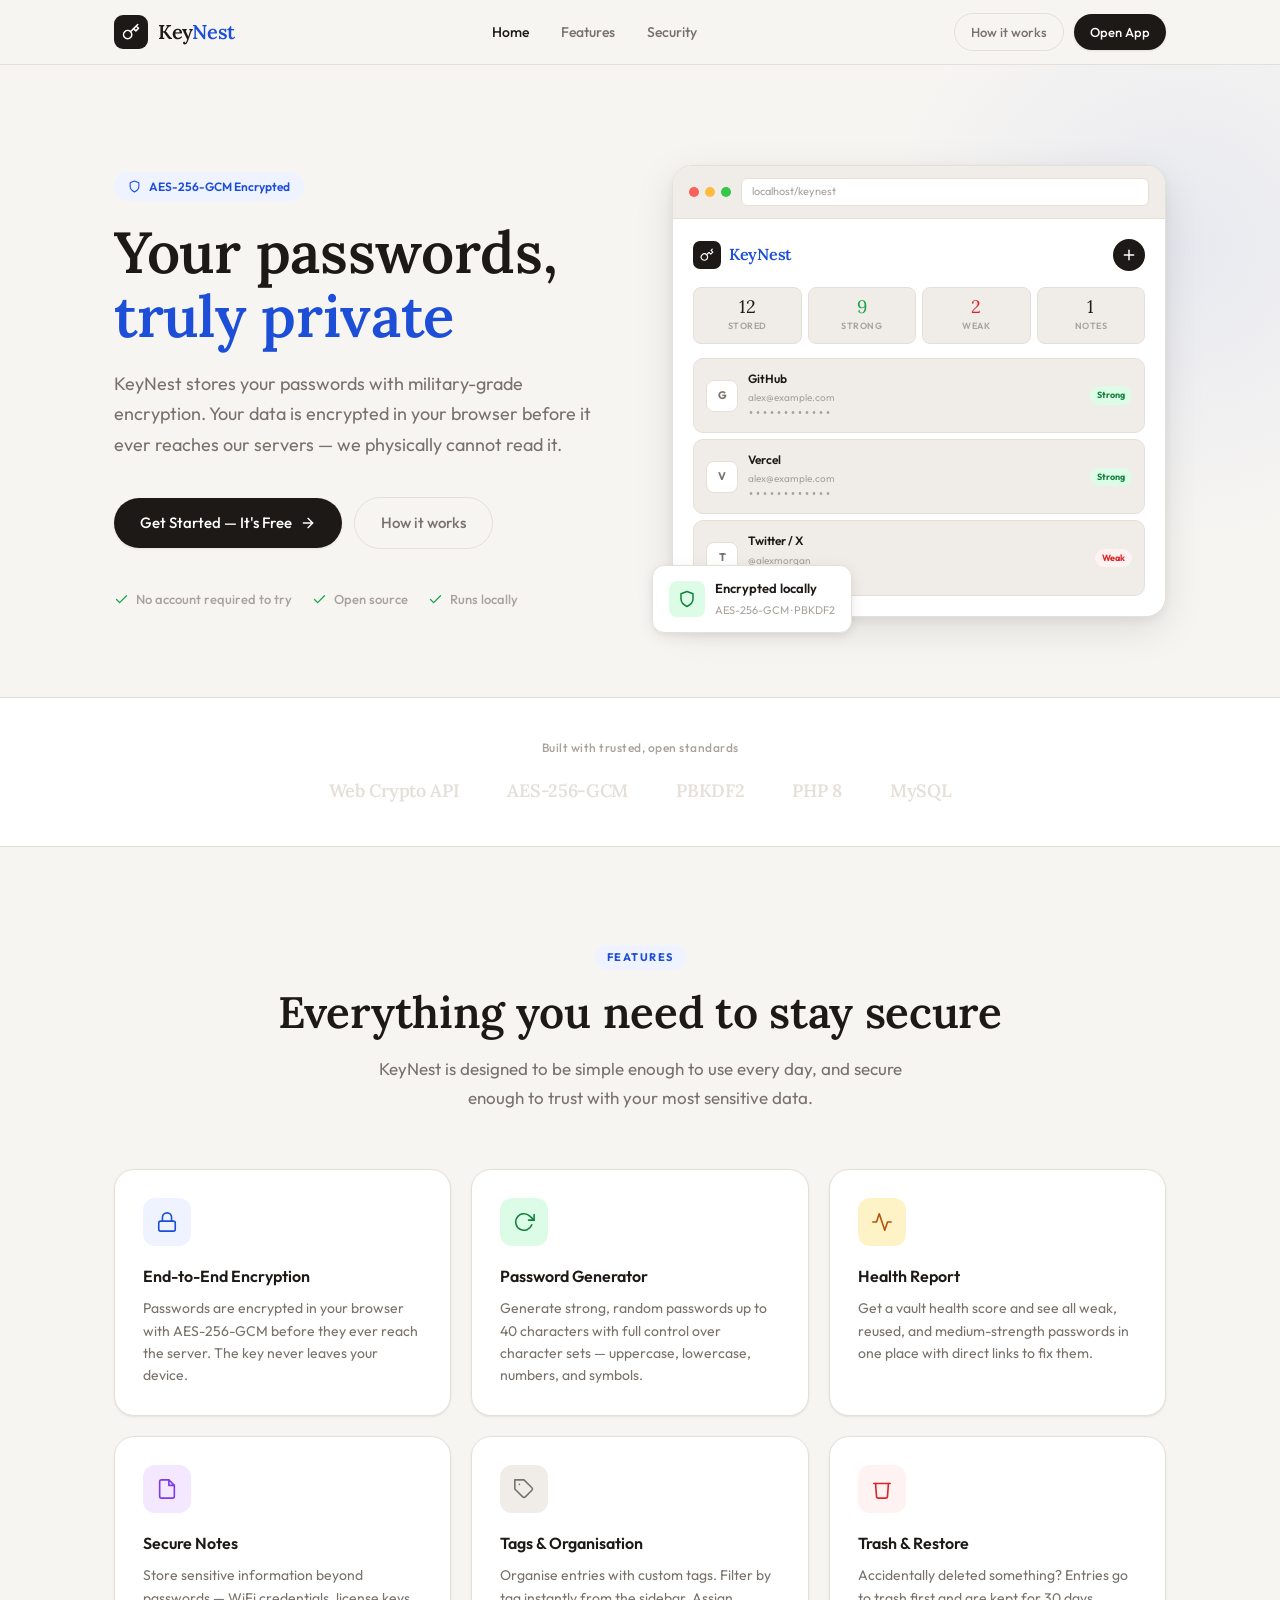
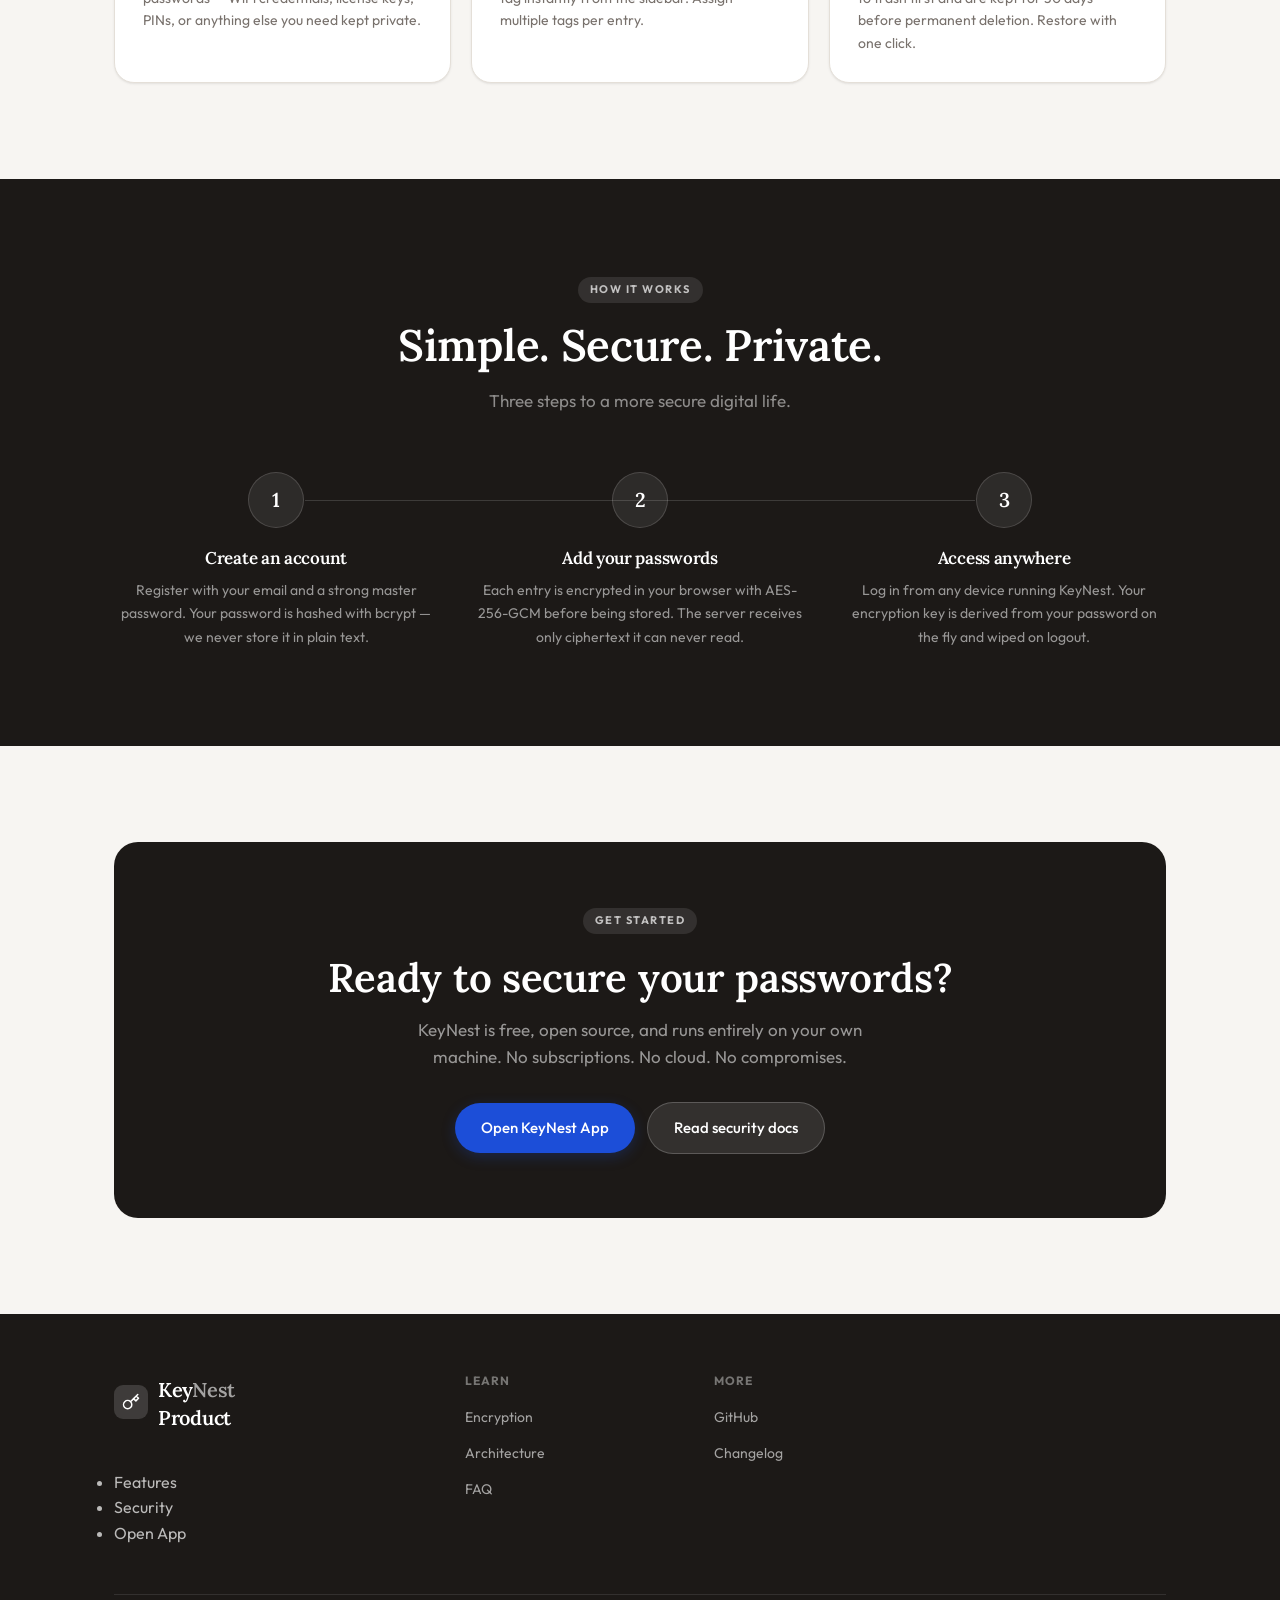
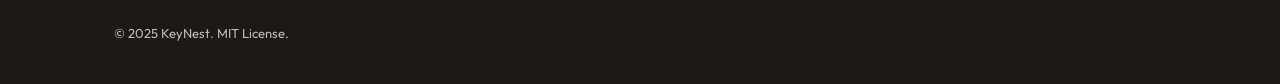
==== keynest-site/index.html @ 4bc0d7e8 "initial commit" ====
<!DOCTYPE html>
<html lang="en">
<head>
<meta charset="UTF-8">
<meta name="viewport" content="width=device-width, initial-scale=1.0">
<title>KeyNest — Secure Password Manager</title>
<meta name="description" content="KeyNest keeps your passwords safe with client-side AES-256-GCM encryption. Your data never leaves your device unencrypted.">
<link rel="preconnect" href="https://fonts.googleapis.com">
<link href="https://fonts.googleapis.com/css2?family=Lora:wght@400;600&family=Outfit:wght@300;400;500;600&display=swap" rel="stylesheet">
<link rel="stylesheet" href="style.css">
<style>

/* ── HERO ── */
.hero {
  padding: 100px 0 80px;
  position: relative;
  overflow: hidden;
}

.hero::before {
  content: '';
  position: absolute;
  top: -120px; right: -200px;
  width: 600px; height: 600px;
  background: radial-gradient(circle, rgba(28,78,216,0.07) 0%, transparent 70%);
  pointer-events: none;
}

.hero-inner {
  display: grid;
  grid-template-columns: 1fr 1fr;
  gap: 64px;
  align-items: center;
  max-width: 1100px;
  margin: 0 auto;
  padding: 0 24px;
}

.hero-eyebrow {
  display: inline-flex;
  align-items: center;
  gap: 8px;
  font-size: 12px;
  font-weight: 600;
  color: var(--accent);
  background: var(--accent-bg);
  padding: 5px 14px;
  border-radius: 100px;
  margin-bottom: 20px;
}
.hero-eyebrow svg { width: 13px; height: 13px; stroke-width: 2; }

.hero-title {
  font-size: clamp(36px, 5vw, 58px);
  line-height: 1.1;
  margin-bottom: 20px;
  color: var(--text);
}

.hero-title em {
  font-style: normal;
  color: var(--accent);
}

.hero-sub {
  font-size: 18px;
  color: var(--text2);
  line-height: 1.7;
  margin-bottom: 36px;
  max-width: 480px;
}

.hero-actions {
  display: flex;
  align-items: center;
  gap: 12px;
  flex-wrap: wrap;
  margin-bottom: 40px;
}

.hero-trust {
  display: flex;
  align-items: center;
  gap: 20px;
  flex-wrap: wrap;
}

.trust-item {
  display: flex;
  align-items: center;
  gap: 7px;
  font-size: 13px;
  color: var(--text3);
  font-weight: 500;
}
.trust-item svg { width: 15px; height: 15px; stroke-width: 2; color: var(--success); flex-shrink: 0; }

/* ── HERO VISUAL ── */
.hero-visual {
  position: relative;
}

.app-mockup {
  background: var(--surface);
  border: 1px solid var(--border);
  border-radius: 20px;
  box-shadow: var(--shadow-lg);
  overflow: hidden;
}

.mockup-bar {
  background: var(--bg2);
  border-bottom: 1px solid var(--border);
  padding: 12px 16px;
  display: flex;
  align-items: center;
  gap: 10px;
}

.mockup-dots { display: flex; gap: 6px; }
.mockup-dot { width: 10px; height: 10px; border-radius: 50%; background: var(--border); }
.mockup-dot:nth-child(1) { background: #fc605b; }
.mockup-dot:nth-child(2) { background: #fdbc40; }
.mockup-dot:nth-child(3) { background: #34c749; }

.mockup-url {
  flex: 1; background: var(--surface); border: 1px solid var(--border);
  border-radius: 6px; padding: 4px 10px; font-size: 11px; color: var(--text3);
  font-family: 'Outfit', monospace;
}

.mockup-body { padding: 20px; }

.mockup-header {
  display: flex; align-items: center; justify-content: space-between;
  margin-bottom: 16px;
}

.mockup-logo {
  display: flex; align-items: center; gap: 8px;
  font-family: 'Lora', serif; font-size: 16px; font-weight: 600;
}
.mockup-logo-mark {
  width: 28px; height: 28px; background: var(--text);
  border-radius: 7px; display: grid; place-items: center;
}
.mockup-logo-mark svg { width: 14px; height: 14px; }
.mockup-logo span { color: var(--accent); }

.mockup-fab {
  width: 32px; height: 32px; background: var(--text);
  border-radius: 50%; display: grid; place-items: center;
}
.mockup-fab svg { width: 16px; height: 16px; stroke-width: 2.2; }

.mockup-stats {
  display: flex; gap: 6px; margin-bottom: 14px;
}
.mockup-stat {
  flex: 1; background: var(--bg2); border: 1px solid var(--border);
  border-radius: 8px; padding: 10px; text-align: center;
}
.mockup-stat-num { font-family: 'Lora', serif; font-size: 18px; font-weight: 400; line-height: 1; }
.mockup-stat-label { font-size: 9px; color: var(--text3); text-transform: uppercase; letter-spacing: 0.5px; margin-top: 3px; font-weight: 600; }

.mockup-entries { display: flex; flex-direction: column; gap: 6px; }
.mockup-entry {
  background: var(--bg2); border: 1px solid var(--border);
  border-radius: 10px; padding: 10px 12px;
  display: flex; align-items: center; gap: 10px;
}
.mockup-icon {
  width: 32px; height: 32px; background: var(--surface);
  border-radius: 8px; border: 1px solid var(--border);
  display: grid; place-items: center;
  font-size: 11px; font-weight: 700; color: var(--text2);
  flex-shrink: 0;
}
.mockup-info { flex: 1; min-width: 0; }
.mockup-site { font-size: 12px; font-weight: 600; margin-bottom: 2px; }
.mockup-user { font-size: 10px; color: var(--text3); }
.mockup-pw { font-family: monospace; font-size: 10px; color: var(--text3); letter-spacing: 1px; }
.mockup-badge {
  font-size: 9px; font-weight: 700; padding: 2px 7px; border-radius: 100px;
}
.mockup-badge.strong { background: #dcfce7; color: #15803d; }
.mockup-badge.weak   { background: #fef2f2; color: #dc2626; }

/* floating badge */
.hero-float {
  position: absolute;
  bottom: -16px; left: -20px;
  background: var(--surface);
  border: 1px solid var(--border);
  border-radius: 12px;
  padding: 12px 16px;
  box-shadow: var(--shadow-md);
  display: flex; align-items: center; gap: 10px;
  animation: float 3s ease-in-out infinite;
}
@keyframes float { 0%,100%{transform:translateY(0)} 50%{transform:translateY(-6px)} }
.hero-float-icon { width: 36px; height: 36px; background: #dcfce7; border-radius: 8px; display: grid; place-items: center; }
.hero-float-icon svg { width: 18px; height: 18px; stroke-width: 2; color: #15803d; }
.hero-float-text { font-size: 13px; }
.hero-float-text strong { display: block; font-weight: 600; color: var(--text); font-size: 13px; }
.hero-float-text span { color: var(--text3); font-size: 11px; }

/* ── LOGOS ── */
.logos-section {
  padding: 40px 0;
  border-top: 1px solid var(--border);
  border-bottom: 1px solid var(--border);
  background: var(--surface);
}
.logos-label { font-size: 12px; color: var(--text3); font-weight: 500; text-align: center; margin-bottom: 20px; letter-spacing: 0.5px; }
.logos-row {
  display: flex; align-items: center; justify-content: center;
  gap: 48px; flex-wrap: wrap;
}
.logo-item { font-family: 'Lora', serif; font-size: 18px; font-weight: 600; color: var(--border); letter-spacing: -0.3px; }

/* ── FEATURES GRID ── */
.features-grid {
  display: grid;
  grid-template-columns: repeat(3, 1fr);
  gap: 20px;
}

.feat-card {
  background: var(--surface);
  border: 1px solid var(--border);
  border-radius: var(--radius-lg);
  padding: 28px;
  box-shadow: var(--shadow-sm);
  transition: box-shadow 0.2s, transform 0.2s;
}
.feat-card:hover { box-shadow: var(--shadow-md); transform: translateY(-2px); }

.feat-icon {
  width: 48px; height: 48px;
  border-radius: 12px;
  display: grid; place-items: center;
  margin-bottom: 18px;
}
.feat-icon svg { width: 22px; height: 22px; stroke-width: 1.75; }
.feat-icon.blue   { background: var(--accent-bg); color: var(--accent); }
.feat-icon.green  { background: #dcfce7; color: #15803d; }
.feat-icon.warm   { background: #fef3c7; color: var(--warn); }
.feat-icon.red    { background: #fef2f2; color: var(--danger); }
.feat-icon.purple { background: #f3e8ff; color: #7c3aed; }
.feat-icon.stone  { background: var(--bg2); color: var(--text2); }

.feat-title { font-size: 16px; font-weight: 600; margin-bottom: 8px; color: var(--text); }
.feat-desc  { font-size: 14px; color: var(--text2); line-height: 1.6; }

/* ── HOW IT WORKS ── */
.how-bg { background: var(--text); }

.steps {
  display: grid;
  grid-template-columns: repeat(3, 1fr);
  gap: 40px;
  position: relative;
}

.steps::before {
  content: '';
  position: absolute;
  top: 28px; left: calc(16.66% + 16px); right: calc(16.66% + 16px);
  height: 1px;
  background: rgba(255,255,255,0.15);
}

.step { text-align: center; }

.step-num {
  width: 56px; height: 56px;
  border-radius: 50%;
  background: rgba(255,255,255,0.08);
  border: 1px solid rgba(255,255,255,0.15);
  display: grid; place-items: center;
  margin: 0 auto 20px;
  font-family: 'Lora', serif;
  font-size: 20px;
  font-weight: 600;
  color: #fff;
  position: relative;
  z-index: 1;
}

.step h3 { font-size: 17px; color: #fff; margin-bottom: 10px; font-family: 'Lora', serif; }
.step p  { font-size: 14px; color: rgba(255,255,255,0.55); line-height: 1.7; }

/* ── CTA ── */
.cta-box {
  background: var(--text);
  border-radius: 24px;
  padding: 64px;
  text-align: center;
}
.cta-box h2 { color: #fff; font-size: clamp(26px, 4vw, 40px); margin-bottom: 14px; }
.cta-box p  { color: rgba(255,255,255,0.55); font-size: 17px; margin-bottom: 32px; max-width: 480px; margin-left:auto; margin-right:auto; }

/* ── RESPONSIVE ── */
@media (max-width: 900px) {
  .hero-inner { grid-template-columns: 1fr; gap: 48px; }
  .hero-visual { order: -1; }
  .hero-float { display: none; }
  .features-grid { grid-template-columns: repeat(2, 1fr); }
  .steps { grid-template-columns: 1fr; gap: 32px; }
  .steps::before { display: none; }
  .cta-box { padding: 40px 24px; }
}

@media (max-width: 600px) {
  .features-grid { grid-template-columns: 1fr; }
  .hero { padding: 60px 0 48px; }
}
</style>
</head>
<body>

<!-- NAV -->
<nav>
  <div class="nav-inner">
    <a href="index.html" class="nav-logo">
      <div class="nav-logo-mark">
        <svg viewBox="0 0 24 24" fill="none" stroke="white" stroke-width="2" stroke-linecap="round" stroke-linejoin="round">
          <path d="M21 2l-2 2m-7.61 7.61a5.5 5.5 0 1 1-7.778 7.778 5.5 5.5 0 0 1 7.777-7.777zm0 0L15.5 7.5m0 0l3 3L22 7l-3-3m-3.5 3.5L19 4"/>
        </svg>
      </div>
      <span class="nav-logo-text">Key<em>Nest</em></span>
    </a>
    <ul class="nav-links">
      <li><a href="index.html" class="active">Home</a></li>
      <li><a href="features.html">Features</a></li>
      <li><a href="security.html">Security</a></li>
    </ul>
    <div class="nav-cta">
      <a href="security.html" class="btn btn-outline btn-sm">How it works</a>
      <a href="../keynest/index.html" class="btn btn-dark btn-sm">Open App</a>
    </div>
  </div>
</nav>

<!-- HERO -->
<section class="hero">
  <div class="hero-inner">
    <div>
      <div class="hero-eyebrow animate-up">
        <svg viewBox="0 0 24 24" fill="none" stroke="currentColor" stroke-linecap="round" stroke-linejoin="round"><path d="M12 22s8-4 8-10V5l-8-3-8 3v7c0 6 8 10 8 10z"/></svg>
        AES-256-GCM Encrypted
      </div>
      <h1 class="hero-title animate-up delay-1">
        Your passwords,<br><em>truly private</em>
      </h1>
      <p class="hero-sub animate-up delay-2">
        KeyNest stores your passwords with military-grade encryption. Your data is encrypted in your browser before it ever reaches our servers — we physically cannot read it.
      </p>
      <div class="hero-actions animate-up delay-3">
        <a href="../keynest/index.html" class="btn btn-dark btn-lg">
          Get Started — It's Free
          <svg viewBox="0 0 24 24" fill="none" stroke="currentColor" stroke-linecap="round" stroke-linejoin="round"><line x1="5" y1="12" x2="19" y2="12"/><polyline points="12 5 19 12 12 19"/></svg>
        </a>
        <a href="security.html" class="btn btn-outline btn-lg">How it works</a>
      </div>
      <div class="hero-trust animate-up delay-4">
        <div class="trust-item">
          <svg viewBox="0 0 24 24" fill="none" stroke="currentColor" stroke-linecap="round" stroke-linejoin="round"><polyline points="20 6 9 17 4 12"/></svg>
          No account required to try
        </div>
        <div class="trust-item">
          <svg viewBox="0 0 24 24" fill="none" stroke="currentColor" stroke-linecap="round" stroke-linejoin="round"><polyline points="20 6 9 17 4 12"/></svg>
          Open source
        </div>
        <div class="trust-item">
          <svg viewBox="0 0 24 24" fill="none" stroke="currentColor" stroke-linecap="round" stroke-linejoin="round"><polyline points="20 6 9 17 4 12"/></svg>
          Runs locally
        </div>
      </div>
    </div>

    <!-- APP MOCKUP -->
    <div class="hero-visual animate-up delay-2">
      <div class="app-mockup">
        <div class="mockup-bar">
          <div class="mockup-dots">
            <div class="mockup-dot"></div>
            <div class="mockup-dot"></div>
            <div class="mockup-dot"></div>
          </div>
          <div class="mockup-url">localhost/keynest</div>
        </div>
        <div class="mockup-body">
          <div class="mockup-header">
            <div class="mockup-logo">
              <div class="mockup-logo-mark">
                <svg viewBox="0 0 24 24" fill="none" stroke="white" stroke-width="2" stroke-linecap="round" stroke-linejoin="round"><path d="M21 2l-2 2m-7.61 7.61a5.5 5.5 0 1 1-7.778 7.778 5.5 5.5 0 0 1 7.777-7.777zm0 0L15.5 7.5m0 0l3 3L22 7l-3-3"/></svg>
              </div>
              <span class="nav-logo-text">Key<em style="color:var(--accent)">Nest</em></span>
            </div>
            <div class="mockup-fab">
              <svg viewBox="0 0 24 24" fill="none" stroke="white" stroke-width="2.2" stroke-linecap="round" stroke-linejoin="round"><line x1="12" y1="5" x2="12" y2="19"/><line x1="5" y1="12" x2="19" y2="12"/></svg>
            </div>
          </div>
          <div class="mockup-stats">
            <div class="mockup-stat"><div class="mockup-stat-num">12</div><div class="mockup-stat-label">Stored</div></div>
            <div class="mockup-stat"><div class="mockup-stat-num" style="color:var(--success)">9</div><div class="mockup-stat-label">Strong</div></div>
            <div class="mockup-stat"><div class="mockup-stat-num" style="color:var(--danger)">2</div><div class="mockup-stat-label">Weak</div></div>
            <div class="mockup-stat"><div class="mockup-stat-num">1</div><div class="mockup-stat-label">Notes</div></div>
          </div>
          <div class="mockup-entries">
            <div class="mockup-entry">
              <div class="mockup-icon">G</div>
              <div class="mockup-info">
                <div class="mockup-site">GitHub</div>
                <div class="mockup-user">alex@example.com</div>
                <div class="mockup-pw">••••••••••••</div>
              </div>
              <span class="mockup-badge strong">Strong</span>
            </div>
            <div class="mockup-entry">
              <div class="mockup-icon">V</div>
              <div class="mockup-info">
                <div class="mockup-site">Vercel</div>
                <div class="mockup-user">alex@example.com</div>
                <div class="mockup-pw">••••••••••••</div>
              </div>
              <span class="mockup-badge strong">Strong</span>
            </div>
            <div class="mockup-entry">
              <div class="mockup-icon">T</div>
              <div class="mockup-info">
                <div class="mockup-site">Twitter / X</div>
                <div class="mockup-user">@alexmorgan</div>
                <div class="mockup-pw">••••••••</div>
              </div>
              <span class="mockup-badge weak">Weak</span>
            </div>
          </div>
        </div>
      </div>
      <div class="hero-float">
        <div class="hero-float-icon">
          <svg viewBox="0 0 24 24" fill="none" stroke="currentColor" stroke-linecap="round" stroke-linejoin="round"><path d="M12 22s8-4 8-10V5l-8-3-8 3v7c0 6 8 10 8 10z"/></svg>
        </div>
        <div class="hero-float-text">
          <strong>Encrypted locally</strong>
          <span>AES-256-GCM · PBKDF2</span>
        </div>
      </div>
    </div>
  </div>
</section>

<!-- LOGOS -->
<div class="logos-section">
  <div class="container">
    <p class="logos-label">Built with trusted, open standards</p>
    <div class="logos-row">
      <span class="logo-item">Web Crypto API</span>
      <span class="logo-item">AES-256-GCM</span>
      <span class="logo-item">PBKDF2</span>
      <span class="logo-item">PHP 8</span>
      <span class="logo-item">MySQL</span>
    </div>
  </div>
</div>

<!-- FEATURES -->
<section class="section">
  <div class="container">
    <div class="text-center" style="margin-bottom:56px">
      <span class="section-label">Features</span>
      <h2 class="section-title">Everything you need to stay secure</h2>
      <p class="section-sub">KeyNest is designed to be simple enough to use every day, and secure enough to trust with your most sensitive data.</p>
    </div>

    <div class="features-grid">
      <div class="feat-card animate-up">
        <div class="feat-icon blue">
          <svg viewBox="0 0 24 24" fill="none" stroke="currentColor" stroke-linecap="round" stroke-linejoin="round"><rect x="3" y="11" width="18" height="11" rx="2"/><path d="M7 11V7a5 5 0 0 1 10 0v4"/></svg>
        </div>
        <div class="feat-title">End-to-End Encryption</div>
        <div class="feat-desc">Passwords are encrypted in your browser with AES-256-GCM before they ever reach the server. The key never leaves your device.</div>
      </div>

      <div class="feat-card animate-up delay-1">
        <div class="feat-icon green">
          <svg viewBox="0 0 24 24" fill="none" stroke="currentColor" stroke-linecap="round" stroke-linejoin="round"><polyline points="23 4 23 10 17 10"/><path d="M20.49 15a9 9 0 1 1-2.12-9.36L23 10"/></svg>
        </div>
        <div class="feat-title">Password Generator</div>
        <div class="feat-desc">Generate strong, random passwords up to 40 characters with full control over character sets — uppercase, lowercase, numbers, and symbols.</div>
      </div>

      <div class="feat-card animate-up delay-2">
        <div class="feat-icon warm">
          <svg viewBox="0 0 24 24" fill="none" stroke="currentColor" stroke-linecap="round" stroke-linejoin="round"><polyline points="22 12 18 12 15 21 9 3 6 12 2 12"/></svg>
        </div>
        <div class="feat-title">Health Report</div>
        <div class="feat-desc">Get a vault health score and see all weak, reused, and medium-strength passwords in one place with direct links to fix them.</div>
      </div>

      <div class="feat-card animate-up">
        <div class="feat-icon purple">
          <svg viewBox="0 0 24 24" fill="none" stroke="currentColor" stroke-linecap="round" stroke-linejoin="round"><path d="M14 2H6a2 2 0 0 0-2 2v16a2 2 0 0 0 2 2h12a2 2 0 0 0 2-2V8z"/><polyline points="14 2 14 8 20 8"/></svg>
        </div>
        <div class="feat-title">Secure Notes</div>
        <div class="feat-desc">Store sensitive information beyond passwords — WiFi credentials, license keys, PINs, or anything else you need kept private.</div>
      </div>

      <div class="feat-card animate-up delay-1">
        <div class="feat-icon stone">
          <svg viewBox="0 0 24 24" fill="none" stroke="currentColor" stroke-linecap="round" stroke-linejoin="round"><path d="M20.59 13.41l-7.17 7.17a2 2 0 0 1-2.83 0L2 12V2h10l8.59 8.59a2 2 0 0 1 0 2.82z"/><line x1="7" y1="7" x2="7.01" y2="7"/></svg>
        </div>
        <div class="feat-title">Tags & Organisation</div>
        <div class="feat-desc">Organise entries with custom tags. Filter by tag instantly from the sidebar. Assign multiple tags per entry.</div>
      </div>

      <div class="feat-card animate-up delay-2">
        <div class="feat-icon red">
          <svg viewBox="0 0 24 24" fill="none" stroke="currentColor" stroke-linecap="round" stroke-linejoin="round"><polyline points="3 6 5 6 21 6"/><path d="M19 6l-1 14a2 2 0 0 1-2 2H8a2 2 0 0 1-2-2L5 6"/></svg>
        </div>
        <div class="feat-title">Trash & Restore</div>
        <div class="feat-desc">Accidentally deleted something? Entries go to trash first and are kept for 30 days before permanent deletion. Restore with one click.</div>
      </div>
    </div>
  </div>
</section>

<!-- HOW IT WORKS -->
<section class="section how-bg">
  <div class="container">
    <div class="text-center" style="margin-bottom:56px">
      <span class="section-label" style="background:rgba(255,255,255,0.1);color:rgba(255,255,255,0.7)">How It Works</span>
      <h2 class="section-title" style="color:#fff">Simple. Secure. Private.</h2>
      <p class="section-sub" style="color:rgba(255,255,255,0.5);margin:0 auto">Three steps to a more secure digital life.</p>
    </div>
    <div class="steps">
      <div class="step animate-up">
        <div class="step-num">1</div>
        <h3>Create an account</h3>
        <p>Register with your email and a strong master password. Your password is hashed with bcrypt — we never store it in plain text.</p>
      </div>
      <div class="step animate-up delay-1">
        <div class="step-num">2</div>
        <h3>Add your passwords</h3>
        <p>Each entry is encrypted in your browser with AES-256-GCM before being stored. The server receives only ciphertext it can never read.</p>
      </div>
      <div class="step animate-up delay-2">
        <div class="step-num">3</div>
        <h3>Access anywhere</h3>
        <p>Log in from any device running KeyNest. Your encryption key is derived from your password on the fly and wiped on logout.</p>
      </div>
    </div>
  </div>
</section>

<!-- CTA -->
<section class="section">
  <div class="container">
    <div class="cta-box animate-up">
      <span class="section-label" style="background:rgba(255,255,255,0.1);color:rgba(255,255,255,0.7);margin-bottom:20px">Get Started</span>
      <h2>Ready to secure your passwords?</h2>
      <p>KeyNest is free, open source, and runs entirely on your own machine. No subscriptions. No cloud. No compromises.</p>
      <div style="display:flex;align-items:center;justify-content:center;gap:12px;flex-wrap:wrap">
        <a href="../keynest/index.html" class="btn btn-accent btn-lg">Open KeyNest App</a>
        <a href="security.html" class="btn btn-lg" style="background:rgba(255,255,255,0.1);color:#fff;border:1px solid rgba(255,255,255,0.2)">Read security docs</a>
      </div>
    </div>
  </div>
</section>

<!-- FOOTER -->
<footer>
  <div class="footer-inner">
    <div class="footer-top">
      <div class="footer-brand">
        <a href="index.html" class="nav-logo" style="margin-bottom:14px;display:inline-flex">
          <div class="nav-logo-mark"><svg viewBox="0 0 24 24" fill="none" stroke="white" stroke-width="2" stroke-linecap="round" stroke-linejoin="round"><path d="M21 2l-2 2m-7.61 7.61a5.5 5.5 0 1 1-7.778 7.778 5.5 5.5 0 0 1 7.777-7.777zm0 0L15.5 7.5m0 0l3 3L22 7l-3-3m-3.5 3.5L19 4"/></svg></div>
          <span class="nav-logo-text">Key<em>Nest</em style="color:rgba(255,255,255,0.4)></span>
        </a>
        <p>A secure, open-source password manager built on client-side encryption.</p>
      </div>
      <div class="footer-col">
        <h4>Product</h4>
        <ul>
          <li><a href="features.html">Features</a></li>
          <li><a href="security.html">Security</a></li>
          <li><a href="../keynest/index.html">Open App</a></li>
        </ul>
      </div>
      <div class="footer-col">
        <h4>Learn</h4>
        <ul>
          <li><a href="security.html#encryption">Encryption</a></li>
          <li><a href="security.html#architecture">Architecture</a></li>
          <li><a href="security.html#faq">FAQ</a></li>
        </ul>
      </div>
      <div class="footer-col">
        <h4>More</h4>
        <ul>
          <li><a href="https://github.com/Ayoub81A/keynest" target="_blank">GitHub</a></li>
          <li><a href="#">Changelog</a></li>
        </ul>
      </div>
    </div>
    <div class="footer-bottom">
      <span>© 2025 KeyNest. MIT License.</span>
    </div>
  </div>
</footer>

</body>
</html>
---- keynest-site/style.css ----
/* ============================================================
   KeyNest Marketing Site — Shared Styles
   Fonts: Lora (display) + Outfit (body)
   ============================================================ */

*, *::before, *::after { box-sizing: border-box; margin: 0; padding: 0; }

:root {
  --bg:        #f7f5f2;
  --bg2:       #f0ede8;
  --surface:   #ffffff;
  --border:    #e4dfd8;
  --text:      #1c1917;
  --text2:     #78716c;
  --text3:     #a8a29e;
  --accent:    #1c4ed8;
  --accent-bg: #eff3ff;
  --accent2:   #1e40af;
  --success:   #16a34a;
  --warn:      #b45309;
  --danger:    #dc2626;
  --shadow-sm: 0 1px 3px rgba(0,0,0,0.06), 0 1px 2px rgba(0,0,0,0.04);
  --shadow-md: 0 4px 16px rgba(0,0,0,0.08), 0 2px 6px rgba(0,0,0,0.04);
  --shadow-lg: 0 12px 40px rgba(0,0,0,0.10), 0 4px 12px rgba(0,0,0,0.06);
  --radius:    14px;
  --radius-sm: 8px;
  --radius-lg: 20px;
}

html { scroll-behavior: smooth; }

body {
  background: var(--bg);
  color: var(--text);
  font-family: 'Outfit', sans-serif;
  font-weight: 400;
  line-height: 1.6;
  min-height: 100vh;
  -webkit-font-smoothing: antialiased;
}

/* ── TYPOGRAPHY ── */
h1, h2, h3, h4 {
  font-family: 'Lora', serif;
  font-weight: 600;
  line-height: 1.2;
  letter-spacing: -0.3px;
}

a { color: inherit; text-decoration: none; }

/* ── LAYOUT ── */
.container {
  max-width: 1100px;
  margin: 0 auto;
  padding: 0 24px;
}

.container-sm {
  max-width: 760px;
  margin: 0 auto;
  padding: 0 24px;
}

/* ── NAV ── */
nav {
  position: sticky;
  top: 0;
  z-index: 100;
  background: rgba(247,245,242,0.92);
  backdrop-filter: blur(12px);
  border-bottom: 1px solid var(--border);
}

.nav-inner {
  display: flex;
  align-items: center;
  justify-content: space-between;
  height: 64px;
  max-width: 1100px;
  margin: 0 auto;
  padding: 0 24px;
}

.nav-logo {
  display: flex;
  align-items: center;
  gap: 10px;
  font-family: 'Lora', serif;
  font-size: 20px;
  font-weight: 600;
  letter-spacing: -0.3px;
  color: var(--text);
  word-spacing: -2;
  white-space: nowrap; 
}

.nav-logo-mark {
  width: 34px; height: 34px;
  background: var(--text);
  border-radius: 9px;
  display: grid;
  place-items: center;
}
.nav-logo-mark svg { width: 18px; height: 18px; }

.nav-logo-text {
  white-space: nowrap;
  letter-spacing: -0.3px;
  color: var(--text);      /* "Key" stays dark */
}
.nav-logo-text em {
  color: var(--accent);    /* "Nest" is blue */
  font-style: normal;
} 

.nav-links {
  display: flex;
  align-items: center;
  gap: 32px;
  list-style: none;
}

.nav-links a {
  font-size: 14px;
  font-weight: 500;
  color: var(--text2);
  transition: color 0.15s;
}
.nav-links a:hover,
.nav-links a.active { color: var(--text); }

.nav-cta {
  display: flex;
  align-items: center;
  gap: 10px;
}

/* ── BUTTONS ── */
.btn {
  display: inline-flex;
  align-items: center;
  gap: 8px;
  font-family: 'Outfit', sans-serif;
  font-weight: 500;
  border: none;
  cursor: pointer;
  transition: all 0.15s;
  text-decoration: none;
  white-space: nowrap;
}

.btn-lg { font-size: 15px; padding: 13px 26px; border-radius: 100px; }
.btn-md { font-size: 14px; padding: 10px 20px; border-radius: 100px; }
.btn-sm { font-size: 13px; padding: 8px 16px;  border-radius: 100px; }

.btn-dark { background: var(--text); color: #fff; box-shadow: var(--shadow-sm); }
.btn-dark:hover { background: #2d2926; transform: translateY(-1px); box-shadow: var(--shadow-md); }

.btn-outline { background: none; color: var(--text2); border: 1px solid var(--border); }
.btn-outline:hover { background: var(--surface); color: var(--text); border-color: #d4cfc9; }

.btn-accent { background: var(--accent); color: #fff; box-shadow: 0 4px 14px rgba(28,78,216,0.25); }
.btn-accent:hover { background: var(--accent2); transform: translateY(-1px); box-shadow: 0 6px 20px rgba(28,78,216,0.32); }

.btn svg { width: 16px; height: 16px; stroke-width: 2; flex-shrink: 0; }

/* ── SECTION ── */
.section { padding: 96px 0; }
.section-sm { padding: 64px 0; }
.section-lg { padding: 120px 0; }

.section-label {
  display: inline-block;
  font-size: 11px;
  font-weight: 700;
  text-transform: uppercase;
  letter-spacing: 1.5px;
  color: var(--accent);
  background: var(--accent-bg);
  padding: 4px 12px;
  border-radius: 100px;
  margin-bottom: 16px;
}

.section-title {
  font-size: clamp(28px, 4vw, 44px);
  margin-bottom: 16px;
  color: var(--text);
}

.section-sub {
  font-size: 17px;
  color: var(--text2);
  line-height: 1.7;
  max-width: 560px;
}

.text-center { text-align: center; }
.text-center .section-sub { margin: 0 auto; }

/* ── CARDS ── */
.card {
  background: var(--surface);
  border: 1px solid var(--border);
  border-radius: var(--radius-lg);
  padding: 28px;
  box-shadow: var(--shadow-sm);
  transition: box-shadow 0.2s, transform 0.2s;
}
.card:hover { box-shadow: var(--shadow-md); transform: translateY(-2px); }

/* ── BADGE ── */
.badge {
  display: inline-flex;
  align-items: center;
  gap: 6px;
  font-size: 12px;
  font-weight: 600;
  padding: 4px 12px;
  border-radius: 100px;
}
.badge-green  { background: #dcfce7; color: #15803d; }
.badge-blue   { background: var(--accent-bg); color: var(--accent); }
.badge-warm   { background: #fef3c7; color: var(--warn); }

/* ── DIVIDER ── */
.divider { height: 1px; background: var(--border); }

/* ── FOOTER ── */
footer {
  background: var(--text);
  color: rgba(255,255,255,0.7);
  padding: 60px 0 40px;
}

.footer-inner {
  max-width: 1100px;
  margin: 0 auto;
  padding: 0 24px;
}

.footer-top {
  display: grid;
  grid-template-columns: 1.5fr repeat(3, 1fr);
  gap: 48px;
  padding-bottom: 48px;
  border-bottom: 1px solid rgba(255,255,255,0.1);
}

.footer-brand .nav-logo { color: #fff; margin-bottom: 14px; }
.footer-brand .nav-logo-mark { background: rgba(255,255,255,0.15); }
.footer-brand p { font-size: 14px; line-height: 1.7; max-width: 240px; }
.footer-brand .nav-logo-text { color: #fff; }  
.footer-brand .nav-logo-text em { color: rgba(255,255,255,0.6); }

.footer-col h4 { font-family: 'Outfit', sans-serif; font-size: 12px; font-weight: 700; text-transform: uppercase; letter-spacing: 1px; color: rgba(255,255,255,0.4); margin-bottom: 16px; }
.footer-col ul { list-style: none; display: flex; flex-direction: column; gap: 10px; }
.footer-col a { font-size: 14px; color: rgba(255,255,255,0.6); transition: color 0.12s; }
.footer-col a:hover { color: #fff; }

.footer-bottom {
  padding-top: 28px;
  display: flex;
  align-items: center;
  justify-content: space-between;
  font-size: 13px;
}

/* ── ANIMATIONS ── */
@keyframes fadeUp {
  from { opacity: 0; transform: translateY(20px); }
  to   { opacity: 1; transform: translateY(0); }
}
@keyframes fadeIn {
  from { opacity: 0; }
  to   { opacity: 1; }
}

.animate-up { animation: fadeUp 0.5s ease both; }
.delay-1 { animation-delay: 0.1s; }
.delay-2 { animation-delay: 0.2s; }
.delay-3 { animation-delay: 0.3s; }
.delay-4 { animation-delay: 0.4s; }
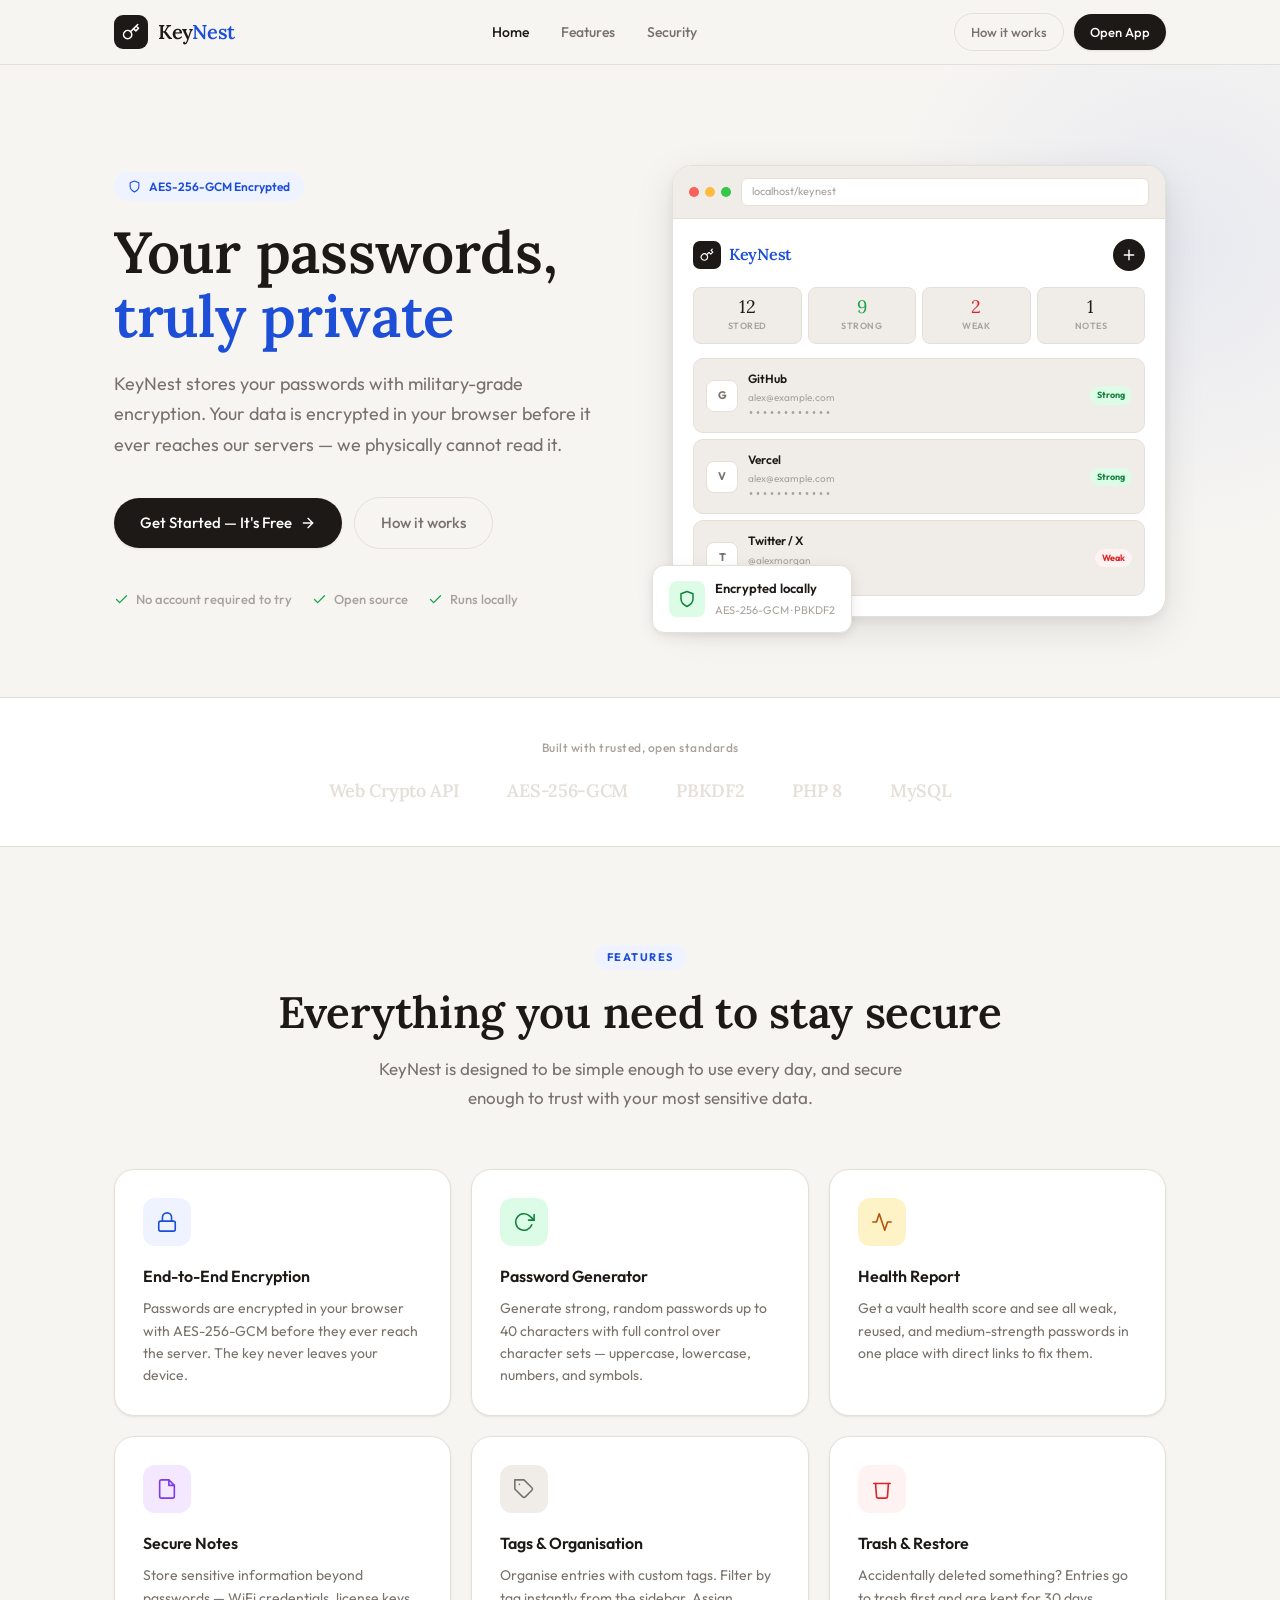
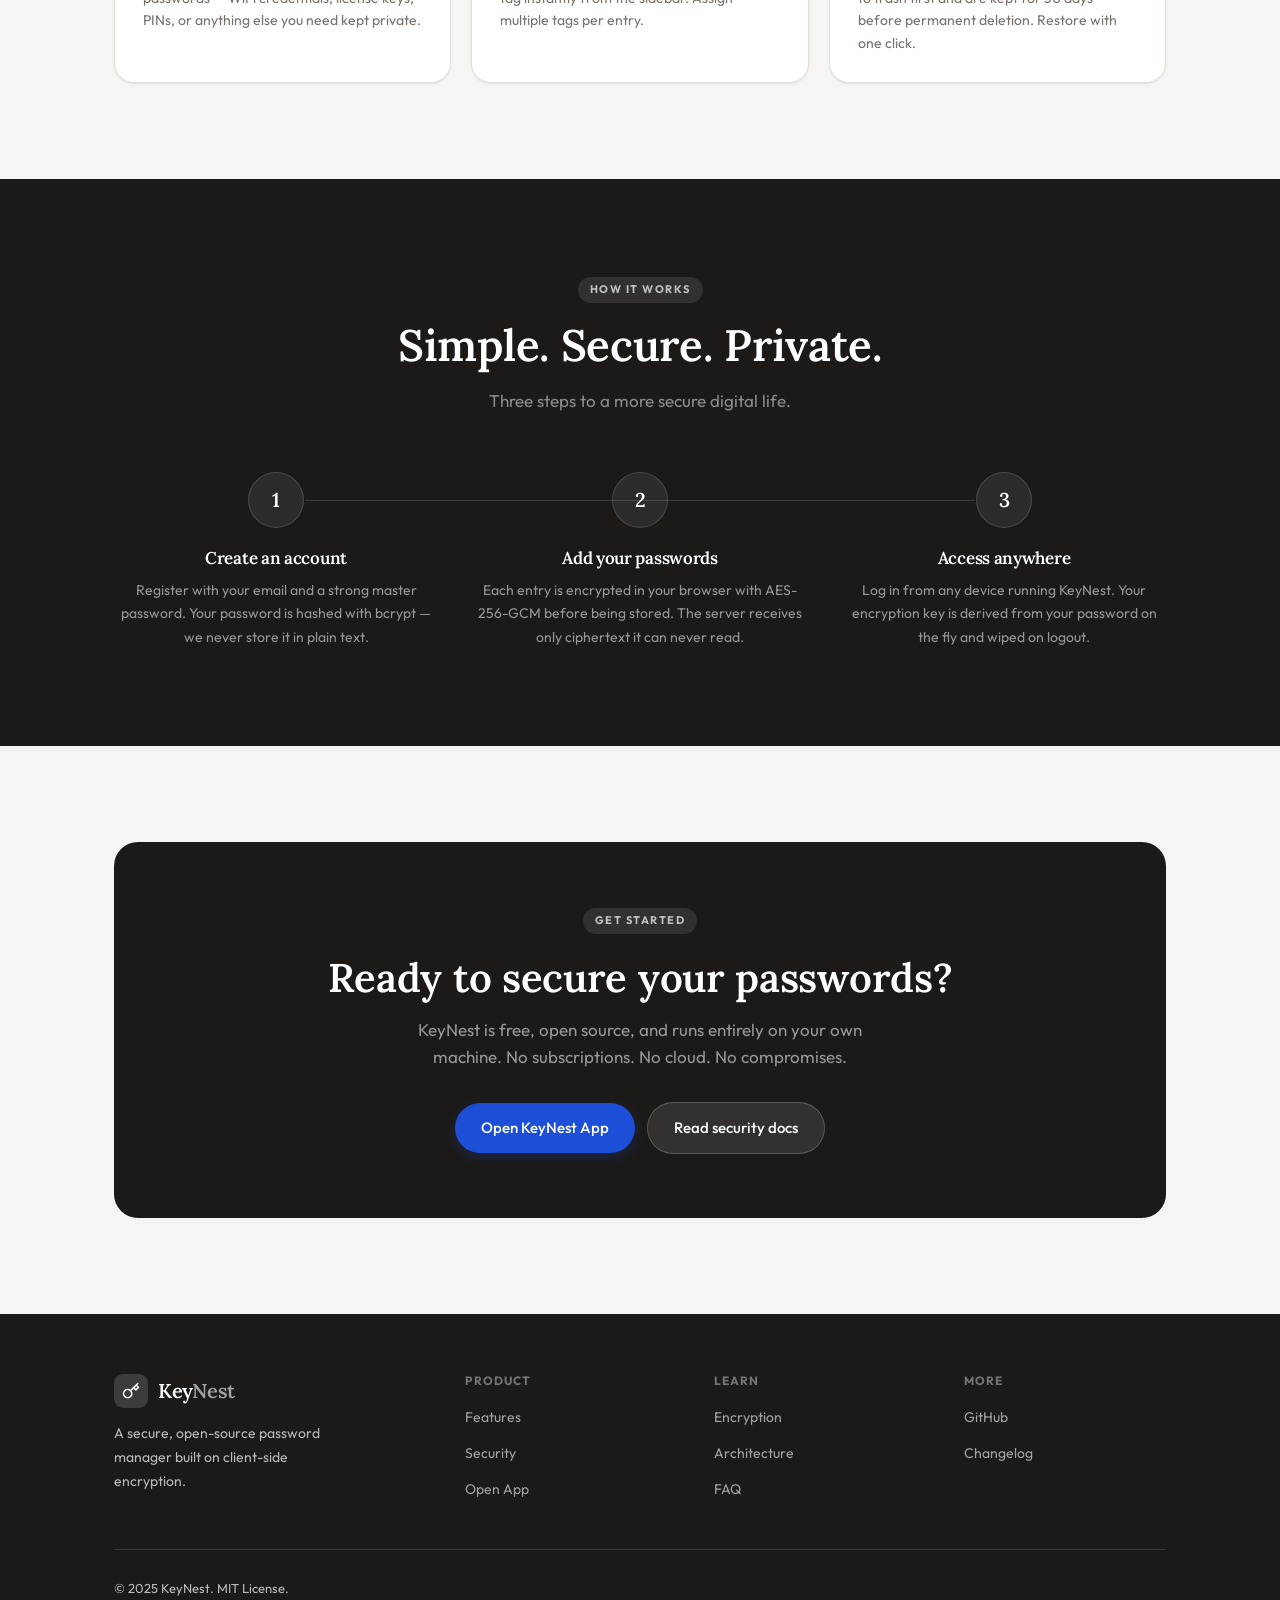
==== commit b7e12907: "Refactor project structure to keynest-app and keynest-site, fix code references and UI alignment iss" ====
--- a/keynest-site/index.html
+++ b/keynest-site/index.html
@@ -338,7 +338,7 @@
     </ul>
     <div class="nav-cta">
       <a href="security.html" class="btn btn-outline btn-sm">How it works</a>
-      <a href="../keynest/index.html" class="btn btn-dark btn-sm">Open App</a>
+      <a href="../keynest-app/index.html" class="btn btn-dark btn-sm">Open App</a>
     </div>
   </div>
 </nav>
@@ -358,7 +358,7 @@
         KeyNest stores your passwords with military-grade encryption. Your data is encrypted in your browser before it ever reaches our servers — we physically cannot read it.
       </p>
       <div class="hero-actions animate-up delay-3">
-        <a href="../keynest/index.html" class="btn btn-dark btn-lg">
+        <a href="../keynest-app/index.html" class="btn btn-dark btn-lg">
           Get Started — It's Free
           <svg viewBox="0 0 24 24" fill="none" stroke="currentColor" stroke-linecap="round" stroke-linejoin="round"><line x1="5" y1="12" x2="19" y2="12"/><polyline points="12 5 19 12 12 19"/></svg>
         </a>
@@ -564,7 +564,7 @@
       <h2>Ready to secure your passwords?</h2>
       <p>KeyNest is free, open source, and runs entirely on your own machine. No subscriptions. No cloud. No compromises.</p>
       <div style="display:flex;align-items:center;justify-content:center;gap:12px;flex-wrap:wrap">
-        <a href="../keynest/index.html" class="btn btn-accent btn-lg">Open KeyNest App</a>
+        <a href="../keynest-app/index.html" class="btn btn-accent btn-lg">Open KeyNest App</a>
         <a href="security.html" class="btn btn-lg" style="background:rgba(255,255,255,0.1);color:#fff;border:1px solid rgba(255,255,255,0.2)">Read security docs</a>
       </div>
     </div>
@@ -578,7 +578,7 @@
       <div class="footer-brand">
         <a href="index.html" class="nav-logo" style="margin-bottom:14px;display:inline-flex">
           <div class="nav-logo-mark"><svg viewBox="0 0 24 24" fill="none" stroke="white" stroke-width="2" stroke-linecap="round" stroke-linejoin="round"><path d="M21 2l-2 2m-7.61 7.61a5.5 5.5 0 1 1-7.778 7.778 5.5 5.5 0 0 1 7.777-7.777zm0 0L15.5 7.5m0 0l3 3L22 7l-3-3m-3.5 3.5L19 4"/></svg></div>
-          <span class="nav-logo-text">Key<em>Nest</em style="color:rgba(255,255,255,0.4)></span>
+          <span class="nav-logo-text">Key<em style="color:rgba(255,255,255,0.6)">Nest</em></span>
         </a>
         <p>A secure, open-source password manager built on client-side encryption.</p>
       </div>
@@ -587,7 +587,7 @@
         <ul>
           <li><a href="features.html">Features</a></li>
           <li><a href="security.html">Security</a></li>
-          <li><a href="../keynest/index.html">Open App</a></li>
+          <li><a href="../keynest-app/index.html">Open App</a></li>
         </ul>
       </div>
       <div class="footer-col">
--- a/keynest-site/style.css
+++ b/keynest-site/style.css
@@ -91,7 +91,6 @@
   font-weight: 600;
   letter-spacing: -0.3px;
   color: var(--text);
-  word-spacing: -2;
   white-space: nowrap; 
 }
 
@@ -281,4 +280,55 @@
 .delay-1 { animation-delay: 0.1s; }
 .delay-2 { animation-delay: 0.2s; }
 .delay-3 { animation-delay: 0.3s; }
-.delay-4 { animation-delay: 0.4s; }+.delay-4 { animation-delay: 0.4s; }
+
+/* ── RESPONSIVE BASE ── */
+@media (max-width: 768px) {
+  .nav-inner {
+    height: auto;
+    padding: 14px 20px;
+    flex-wrap: wrap;
+    gap: 12px;
+  }
+  .nav-links {
+    gap: 18px;
+  }
+  .nav-cta {
+    gap: 8px;
+  }
+  .btn-sm {
+    padding: 7px 14px;
+    font-size: 12px;
+  }
+  .footer-top {
+    grid-template-columns: 1fr 1fr;
+    gap: 32px;
+  }
+  .footer-brand {
+    grid-column: 1 / -1;
+  }
+  .footer-bottom {
+    flex-direction: column;
+    gap: 12px;
+    text-align: center;
+  }
+}
+
+@media (max-width: 520px) {
+  .nav-inner {
+    justify-content: center;
+    text-align: center;
+  }
+  .nav-links {
+    width: 100%;
+    justify-content: center;
+    gap: 16px;
+  }
+  .nav-cta {
+    width: 100%;
+    justify-content: center;
+  }
+  .footer-top {
+    grid-template-columns: 1fr;
+  }
+}
